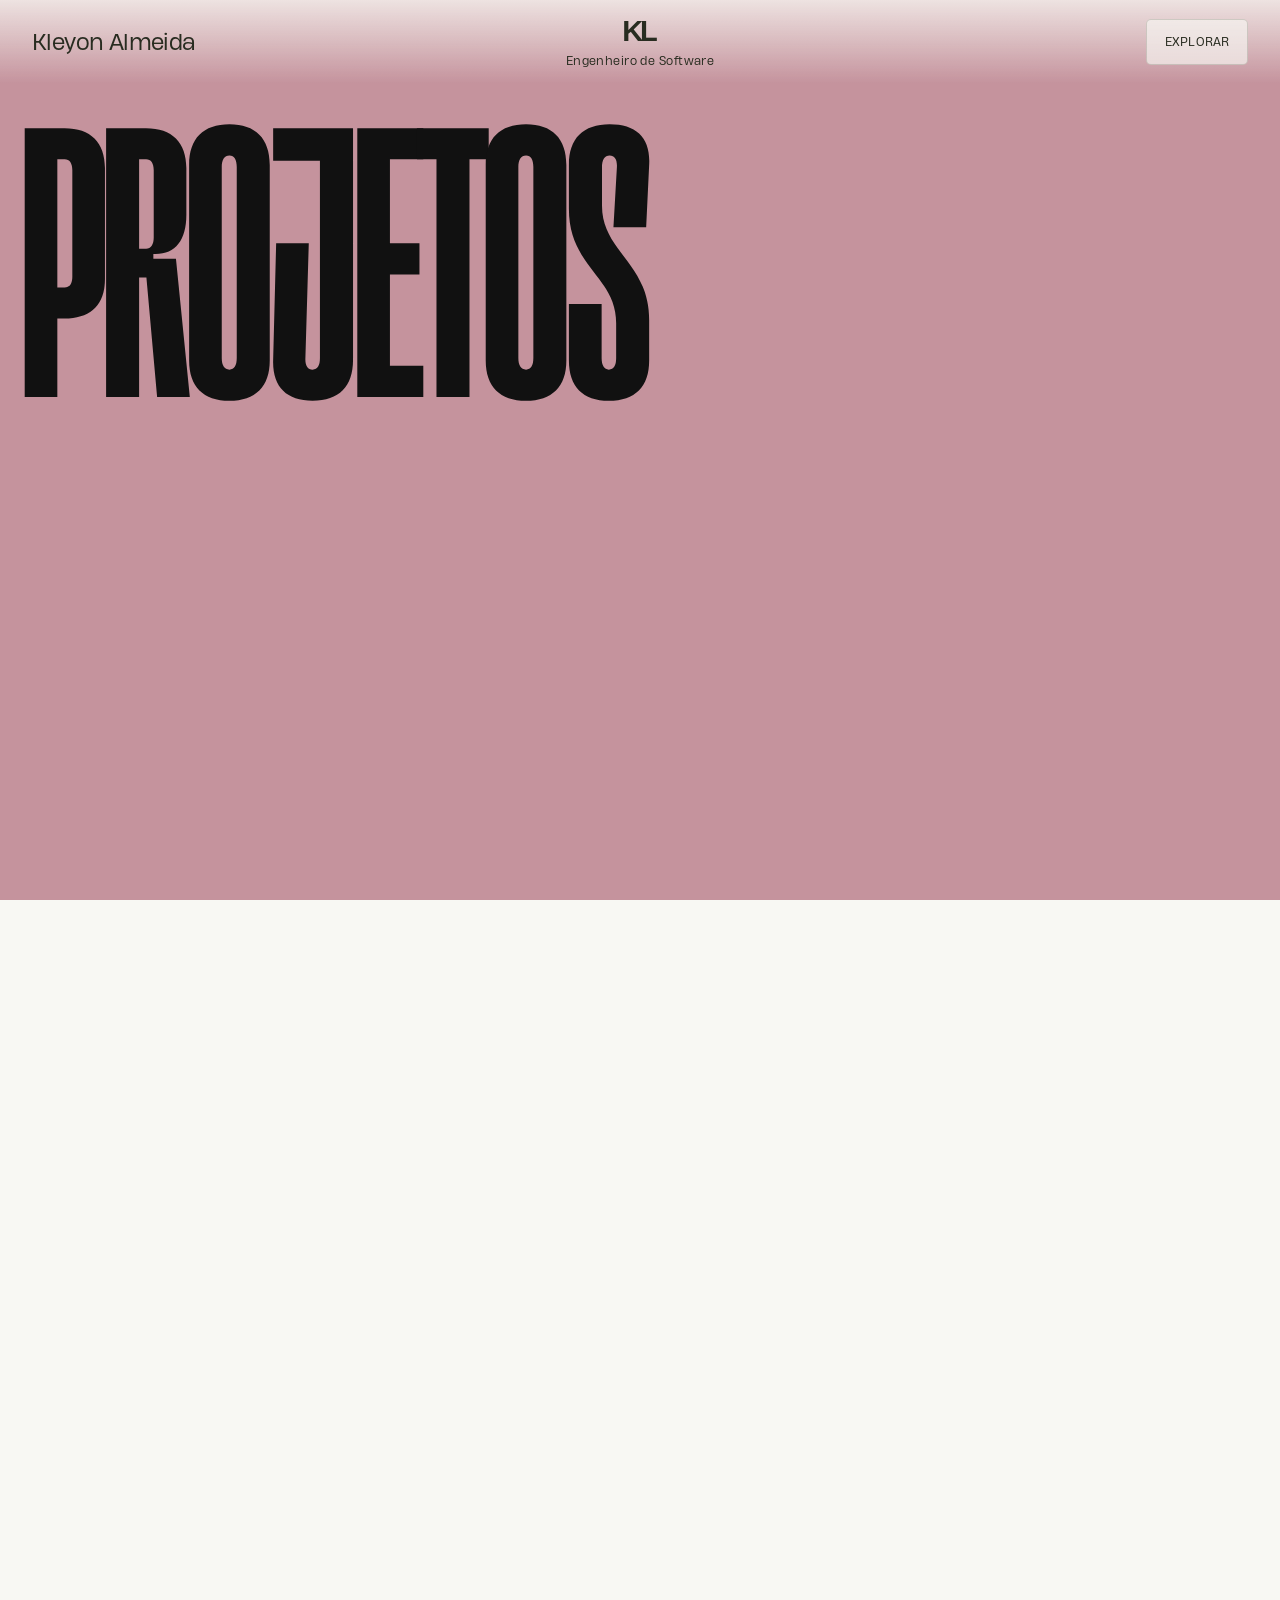
==== index.html @ dcf6d0f7 "Publica portifolio de Kleyon Almeida" ====
<!doctype html>
<html lang="pt-BR">
<head>
<meta charset="utf-8"><meta name="viewport" content="width=device-width,initial-scale=1,viewport-fit=cover">
<meta name="theme-color" content="#f8f8f3"><meta name="description" content="Kleyon Almeida, Software Engineer. Backend C#/.NET, arquitetura, APIs, integrações e inteligência artificial aplicada.">
<title>Kleyon Almeida | Software Engineer</title><link rel="stylesheet" href="src/portifolio.css"><script defer src="src/smooth-scroll.js"></script><script defer src="src/scroll-timeline.js"></script><script defer src="src/portifolio.js"></script>
</head>
<body>
<a class="skip" href="#explorar">Ir para os projetos</a>
<div class="loading" id="loading" role="status" aria-live="polite"><span class="loading__mark">KL</span><span id="loading-text">Carregando portfólio para apresentação</span><div class="loading__progress" id="loading-meter" role="progressbar" aria-label="Carregamento do portfólio" aria-valuemin="0" aria-valuemax="100" aria-valuenow="0"><span id="loading-bar"></span></div><span class="loading__percent" id="loading-percent">0%</span></div>
<header class="nav" id="nav"><a class="brand" href="#inicio" aria-label="Voltar ao início">Kleyon Almeida</a><a class="nav__center" href="#inicio" aria-label="Engenheiro de Software — início"><strong>KL</strong><small>Engenheiro de Software</small></a><a class="nav__link" href="#explorar">EXPLORAR</a></header>
<main>
<section class="hero" id="inicio" aria-label="Retrato interativo. Mova o cursor sobre a foto para revelar outra camada."><iframe id="hero-frame" title="Retrato 3D com revelação pelo cursor e linhas cinzas" src="assets/hero/index.html" loading="eager"></iframe><article class="hero-about" id="apresentacao" aria-hidden="true"><h1>Software<br><span>Engineer</span></h1><div class="hero-about__copy"><p>Sou Engenheiro de Software com mais de 2 anos de experiência no desenvolvimento de sistemas, APIs e integrações, atuando desde a definição arquitetural até a implementação e evolução de soluções.</p><p>Minha atuação combina fundamentos de Engenharia de Software — arquitetura, modelagem, testes e qualidade — com a aplicação de Inteligência Artificial para otimizar processos de desenvolvimento e construir novas funcionalidades.</p><p>Tenho experiência com C#/.NET, ASP.NET Core, sistemas em tempo real, integrações com serviços externos e padrões como Clean Architecture, DDD e CQRS.</p><p>Também exploro soluções baseadas em LLMs, RAG e automações, buscando aplicar essas tecnologias a problemas reais.</p></div></article><div class="hero__note"><span class="dot"></span>MOVA O CURSOR.<br><span>DESCUBRA OUTRA CAMADA.</span></div><a href="#explorar" class="scroll-cue">ROLE PARA EXPLORAR <span aria-hidden="true">↓</span></a></section>
<section class="follow" id="explorar" aria-label="Exploração visual com cards 3D e transições na rolagem"><iframe id="follow-frame" title="Galeria experimental de cards, imagens e composições em movimento" src="assets/sections/index.html" loading="eager"></iframe></section>
<div class="scroll-space" id="scroll-space" aria-hidden="true"></div>
</main>
<div class="progress" aria-hidden="true"><span id="progress"></span></div>
<noscript><p>Ative o JavaScript para visualizar as cenas interativas.</p></noscript>
</body></html>
---- src/portifolio.css ----
@font-face{font-family:HeadingNow;src:url('../assets/fonts/HeadingNow-73Book.woff2') format('woff2');font-weight:400;font-display:swap}
:root{color-scheme:light;--ink:#f8f8f3;--blue:#63665d;--paper:#282c20}*{box-sizing:border-box}html{scroll-behavior:auto;scrollbar-color:#1bb8ff #05080f;background:var(--ink)}body{margin:0;font-family:HeadingNow,Arial,sans-serif;color:var(--paper);background:var(--ink);overflow-x:hidden}a{color:inherit;text-decoration:none}a:focus-visible{outline:2px solid var(--blue);outline-offset:7px}.skip{position:fixed;left:20px;top:-80px;z-index:100;background:#05080f;padding:16px}.skip:focus{top:16px}
.nav{position:fixed;inset:0 0 auto;height:84px;display:flex;align-items:center;justify-content:space-between;padding:0 32px;z-index:20;pointer-events:none;transition:color .35s;background:linear-gradient(#05080fc9,transparent)}.nav a{pointer-events:auto}.brand{font-size:21px;letter-spacing:-1px;font-weight:400}.brand>span{color:var(--blue);font-size:34px;vertical-align:top;line-height:.7;margin-left:2px}.nav__center{position:absolute;left:50%;transform:translateX(-50%) rotate(-10deg);font:bold italic 30px Arial,sans-serif;letter-spacing:-4px}.nav__center span{color:var(--blue);font-size:23px}.nav__link{font-size:11px;letter-spacing:.08em;padding:14px 17px;border:1px solid #a2c8ec40;border-radius:7px;background:#05080f40;backdrop-filter:blur(12px)}.nav__link span{font-size:16px;margin-left:20px;color:var(--blue)}.nav.is-follow{color:white;background:none}
.hero,.follow{position:fixed;inset:0;height:100vh;overflow:hidden}.hero{z-index:1;background:var(--ink)}iframe{display:block;width:100%;height:100%;border:0}.hero__note{position:absolute;left:32px;bottom:35px;font-size:10px;line-height:1.65;letter-spacing:.06em;pointer-events:none}.hero__note>span:not(.dot){color:#87a0b6}.dot{display:inline-block;width:5px;height:5px;background:var(--blue);box-shadow:0 0 12px var(--blue);border-radius:50%;margin-right:8px;vertical-align:2px}.scroll-cue{position:absolute;right:34px;bottom:35px;font-size:10px;letter-spacing:.07em;display:flex;align-items:center;gap:22px}.scroll-cue>span{display:grid;place-items:center;width:36px;height:36px;border:1px solid #2085c070;border-radius:50%;color:var(--blue);font-size:19px;animation:nudge 2s ease-in-out infinite}
.follow{z-index:2;background:#f4793a;transform:translate3d(8.611vw,100vh,0) rotate(15deg);transform-origin:0% 0%;will-change:transform;pointer-events:none;visibility:hidden}.scroll-space{height:18000px;pointer-events:none}.progress{position:fixed;right:0;top:0;bottom:0;width:2px;z-index:30;background:#75bdff13;pointer-events:none}.progress>span{display:block;height:0;background:var(--blue);box-shadow:0 0 10px #0af}
.loading{position:fixed;inset:0;display:flex;align-items:center;justify-content:center;gap:28px;flex-direction:column;z-index:50;background:var(--ink);font-size:11px;letter-spacing:.05em;transition:opacity .65s,visibility .65s}.loading.is-done{opacity:0;visibility:hidden;pointer-events:none}.loading__mark{font:bold italic 80px Arial,sans-serif;letter-spacing:-8px}.loading__mark>span{color:var(--blue)}.loading i{width:80px;height:1px;background:linear-gradient(90deg,transparent,var(--blue),transparent);animation:pulse 1s ease-in-out infinite}@keyframes pulse{50%{opacity:.25;transform:scaleX(.5)}}@keyframes nudge{50%{transform:translateY(5px)}}
@media(max-width:600px){.nav{height:70px;padding:0 20px}.brand{font-size:17px}.nav__center{font-size:24px}.nav__link{padding:11px;font-size:9px}.nav__link span{margin-left:10px}.hero__note{left:20px;bottom:28px;font-size:8px}.scroll-cue{right:20px;bottom:25px;font-size:8px;gap:10px}.scroll-cue>span{width:29px;height:29px}}
@media(prefers-reduced-motion:reduce){.loading i,.scroll-cue>span{animation:none}.follow{will-change:auto}}

/* Light portrait opening, matching the original reference. */
.nav{background:linear-gradient(#f8f8f3c9,transparent)}.nav.is-follow{background:none}
.nav__link{border-color:#6c706044;background:#f8f8f3a6}.nav.is-follow .nav__link{background:#272c2030}
.hero__note>span:not(.dot){color:#777b70}.dot,.progress>span{box-shadow:none}.progress{background:#71756618}
.scroll-cue>span{border-color:#8a8d7955}.skip{background:#f8f8f3}

/* Compositor-only progress indicator; avoid layout on each scroll event. */
.progress>span{height:100%;transform:scaleY(0);transform-origin:top;will-change:transform}

/* Render the first FOLLOW scene behind the loading screen to upload GPU resources before scrolling. */
html:not([data-ready="true"]) .follow{visibility:visible!important;transform:none!important}

/* Personal identity and the slim, neutral scrollbar from the reference. */
html{scrollbar-width:thin;scrollbar-color:#393a35 #efeee8}html::-webkit-scrollbar{width:7px}html::-webkit-scrollbar-track{background:#efeee8}html::-webkit-scrollbar-thumb{background:#393a35;border:2px solid #efeee8;border-radius:9px}.progress{display:none}
.brand{font-size:21px;letter-spacing:-.6px}.nav__center{transform:translateX(-50%);display:flex;align-items:center;flex-direction:column;letter-spacing:0;font-style:normal;gap:4px}.nav__center strong{font:700 29px Arial,sans-serif;letter-spacing:-3px;padding-right:3px}.nav__center small{font:11px HeadingNow,Arial,sans-serif;letter-spacing:.04em}.nav__link{padding:13px 18px;border-radius:5px;backdrop-filter:none;letter-spacing:.01em}.loading__mark{letter-spacing:-8px}.nav.is-follow{color:#252820}.nav.is-follow .nav__link{background:#ffffff40}
@media(max-width:600px){.nav{padding:0 15px;height:76px}.brand{font-size:17px;max-width:115px;line-height:1.05}.nav__center strong{font-size:25px}.nav__center small{font-size:8px}.nav__link{padding:11px 12px;font-size:10px}}

/* Loading progress follows scene milestones, reaching 100% only when both are ready. */
.loading{gap:24px;padding:24px;text-align:center}.loading__mark{font:bold italic 82px Arial,sans-serif;letter-spacing:-7px;padding-right:7px}.loading__progress{width:min(280px,72vw);height:3px;border-radius:3px;overflow:hidden;background:#292e201b;margin-top:6px}.loading__progress>span{display:block;width:100%;height:100%;background:#282c20;transform:scaleX(0);transform-origin:left;transition:transform .28s ease}.loading__percent{font:14px HeadingNow,Arial,sans-serif;letter-spacing:.06em;font-variant-numeric:tabular-nums}.loading #loading-text{font-size:13px;letter-spacing:.015em}
@media(prefers-reduced-motion:reduce){.loading__progress>span{transition:none}}

@font-face{font-family:PortifolioDisplay;src:url('../assets/fonts/Hardbop-Bold.woff2') format('woff2');font-display:swap}
.hero{background:#f8f8f3}.hero iframe{transform-origin:center top;will-change:transform,opacity}.hero-about{position:absolute;left:clamp(24px,3vw,80px);top:105px;width:42%;max-width:740px;opacity:0;transform:translate3d(0,80vh,0);pointer-events:none;will-change:transform,opacity;color:#20231d}.hero-about h1{font-family:PortifolioDisplay,sans-serif;font-size:clamp(85px,10vw,230px);line-height:.87;margin:0 0 30px;font-weight:700;letter-spacing:-.02em}.hero-about h1 span{color:#fff;-webkit-text-stroke:1.3px #20231d;paint-order:stroke fill}.hero-about__copy{font-size:clamp(15px,1.18vw,23px);line-height:1.45;max-width:65ch}.hero-about__copy p{margin:0 0 17px}.hero-about__copy p:last-child{margin-bottom:0}html[data-about="true"] .hero__note,html[data-about="true"] .scroll-cue{opacity:0;pointer-events:none}
@media(max-width:767px){.hero-about{left:20px;top:98px;width:calc(100% - 40px);max-width:none}.hero-about h1{font-size:23vw;width:58%;margin-bottom:140px;line-height:.9}.hero-about__copy{font-size:16px;line-height:1.45;background:#f8f8f3;position:relative;padding:0 0 24px}.hero-about__copy p{margin-bottom:20px}}
@media(prefers-reduced-motion:reduce){.hero iframe,.hero-about{will-change:auto}}

.hero-about h1{text-transform:uppercase}.nav.is-contact{color:#f4f4ef!important;background:#111211!important}.nav.is-contact .nav__link{color:#f4f4ef;border-color:#ffffff55;background:#ffffff14}

.hero-about h1 span{-webkit-text-stroke:2.6px #20231d;text-shadow:0 0 .4px #20231d}

.nav.is-petrol{color:#eaf4f0;background:#104a4d}.nav.is-petrol .nav__link{color:#eaf4f0;background:#ffffff12;border-color:#ffffff45}
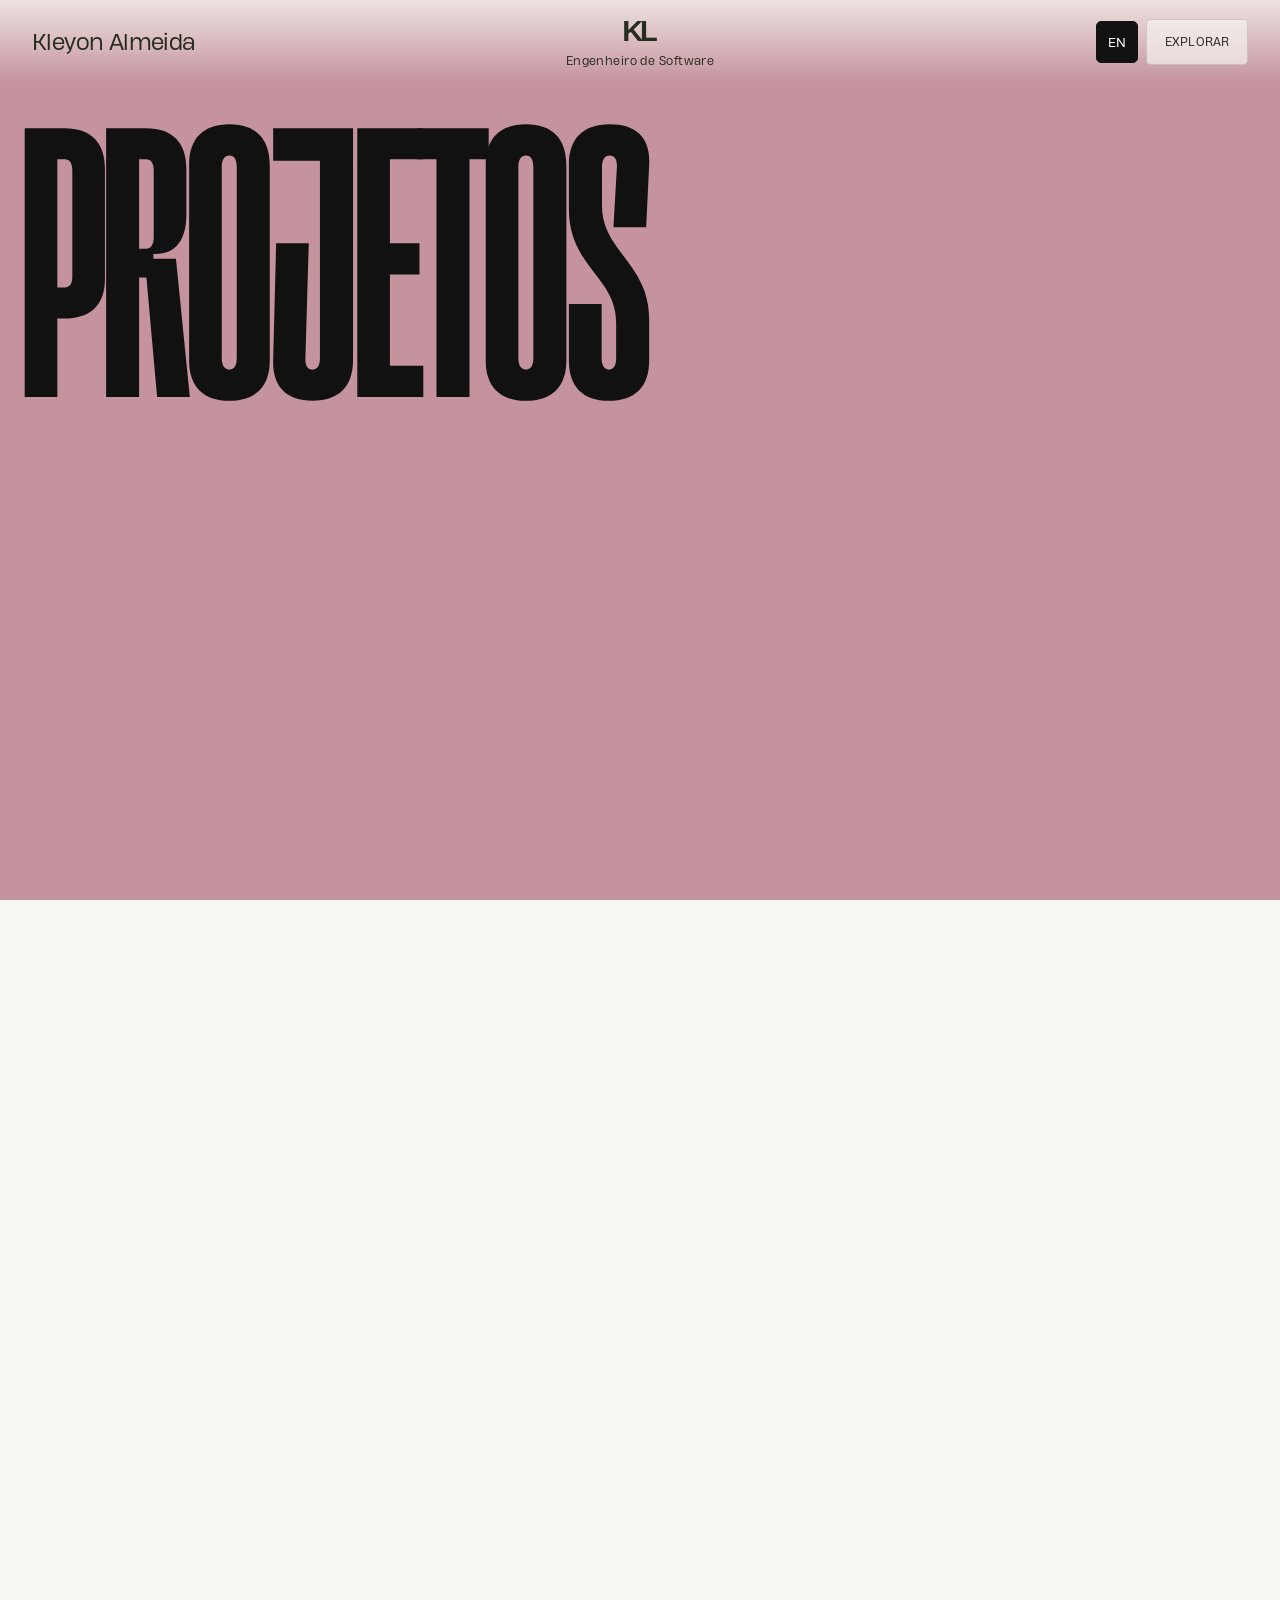
==== commit 2594c4e0: "Adiciona traducao PT EN e sincroniza cores do header" ====
--- a/index.html
+++ b/index.html
@@ -3,12 +3,12 @@
 <head>
 <meta charset="utf-8"><meta name="viewport" content="width=device-width,initial-scale=1,viewport-fit=cover">
 <meta name="theme-color" content="#f8f8f3"><meta name="description" content="Kleyon Almeida, Software Engineer. Backend C#/.NET, arquitetura, APIs, integrações e inteligência artificial aplicada.">
-<title>Kleyon Almeida | Software Engineer</title><link rel="stylesheet" href="src/portifolio.css"><script defer src="src/smooth-scroll.js"></script><script defer src="src/scroll-timeline.js"></script><script defer src="src/portifolio.js"></script>
+<title>Kleyon Almeida | Software Engineer</title><link rel="stylesheet" href="src/portifolio.css"><script defer src="src/smooth-scroll.js"></script><script defer src="src/scroll-timeline.js"></script><script defer src="src/portifolio.js"></script><script defer src="src/i18n.js"></script>
 </head>
 <body>
 <a class="skip" href="#explorar">Ir para os projetos</a>
 <div class="loading" id="loading" role="status" aria-live="polite"><span class="loading__mark">KL</span><span id="loading-text">Carregando portfólio para apresentação</span><div class="loading__progress" id="loading-meter" role="progressbar" aria-label="Carregamento do portfólio" aria-valuemin="0" aria-valuemax="100" aria-valuenow="0"><span id="loading-bar"></span></div><span class="loading__percent" id="loading-percent">0%</span></div>
-<header class="nav" id="nav"><a class="brand" href="#inicio" aria-label="Voltar ao início">Kleyon Almeida</a><a class="nav__center" href="#inicio" aria-label="Engenheiro de Software — início"><strong>KL</strong><small>Engenheiro de Software</small></a><a class="nav__link" href="#explorar">EXPLORAR</a></header>
+<header class="nav" id="nav"><a class="brand" href="#inicio" aria-label="Voltar ao início">Kleyon Almeida</a><a class="nav__center" href="#inicio" aria-label="Engenheiro de Software — início"><strong>KL</strong><small>Engenheiro de Software</small></a><div class="nav__actions"><button class="language-toggle" id="language-toggle" type="button" aria-label="Mudar para inglês" aria-pressed="false" title="English">EN</button><a class="nav__link" href="#explorar">EXPLORAR</a></div></header>
 <main>
 <section class="hero" id="inicio" aria-label="Retrato interativo. Mova o cursor sobre a foto para revelar outra camada."><iframe id="hero-frame" title="Retrato 3D com revelação pelo cursor e linhas cinzas" src="assets/hero/index.html" loading="eager"></iframe><article class="hero-about" id="apresentacao" aria-hidden="true"><h1>Software<br><span>Engineer</span></h1><div class="hero-about__copy"><p>Sou Engenheiro de Software com mais de 2 anos de experiência no desenvolvimento de sistemas, APIs e integrações, atuando desde a definição arquitetural até a implementação e evolução de soluções.</p><p>Minha atuação combina fundamentos de Engenharia de Software — arquitetura, modelagem, testes e qualidade — com a aplicação de Inteligência Artificial para otimizar processos de desenvolvimento e construir novas funcionalidades.</p><p>Tenho experiência com C#/.NET, ASP.NET Core, sistemas em tempo real, integrações com serviços externos e padrões como Clean Architecture, DDD e CQRS.</p><p>Também exploro soluções baseadas em LLMs, RAG e automações, buscando aplicar essas tecnologias a problemas reais.</p></div></article><div class="hero__note"><span class="dot"></span>MOVA O CURSOR.<br><span>DESCUBRA OUTRA CAMADA.</span></div><a href="#explorar" class="scroll-cue">ROLE PARA EXPLORAR <span aria-hidden="true">↓</span></a></section>
 <section class="follow" id="explorar" aria-label="Exploração visual com cards 3D e transições na rolagem"><iframe id="follow-frame" title="Galeria experimental de cards, imagens e composições em movimento" src="assets/sections/index.html" loading="eager"></iframe></section>
--- a/src/portifolio.css
+++ b/src/portifolio.css
@@ -2,7 +2,7 @@
 :root{color-scheme:light;--ink:#f8f8f3;--blue:#63665d;--paper:#282c20}*{box-sizing:border-box}html{scroll-behavior:auto;scrollbar-color:#1bb8ff #05080f;background:var(--ink)}body{margin:0;font-family:HeadingNow,Arial,sans-serif;color:var(--paper);background:var(--ink);overflow-x:hidden}a{color:inherit;text-decoration:none}a:focus-visible{outline:2px solid var(--blue);outline-offset:7px}.skip{position:fixed;left:20px;top:-80px;z-index:100;background:#05080f;padding:16px}.skip:focus{top:16px}
 .nav{position:fixed;inset:0 0 auto;height:84px;display:flex;align-items:center;justify-content:space-between;padding:0 32px;z-index:20;pointer-events:none;transition:color .35s;background:linear-gradient(#05080fc9,transparent)}.nav a{pointer-events:auto}.brand{font-size:21px;letter-spacing:-1px;font-weight:400}.brand>span{color:var(--blue);font-size:34px;vertical-align:top;line-height:.7;margin-left:2px}.nav__center{position:absolute;left:50%;transform:translateX(-50%) rotate(-10deg);font:bold italic 30px Arial,sans-serif;letter-spacing:-4px}.nav__center span{color:var(--blue);font-size:23px}.nav__link{font-size:11px;letter-spacing:.08em;padding:14px 17px;border:1px solid #a2c8ec40;border-radius:7px;background:#05080f40;backdrop-filter:blur(12px)}.nav__link span{font-size:16px;margin-left:20px;color:var(--blue)}.nav.is-follow{color:white;background:none}
 .hero,.follow{position:fixed;inset:0;height:100vh;overflow:hidden}.hero{z-index:1;background:var(--ink)}iframe{display:block;width:100%;height:100%;border:0}.hero__note{position:absolute;left:32px;bottom:35px;font-size:10px;line-height:1.65;letter-spacing:.06em;pointer-events:none}.hero__note>span:not(.dot){color:#87a0b6}.dot{display:inline-block;width:5px;height:5px;background:var(--blue);box-shadow:0 0 12px var(--blue);border-radius:50%;margin-right:8px;vertical-align:2px}.scroll-cue{position:absolute;right:34px;bottom:35px;font-size:10px;letter-spacing:.07em;display:flex;align-items:center;gap:22px}.scroll-cue>span{display:grid;place-items:center;width:36px;height:36px;border:1px solid #2085c070;border-radius:50%;color:var(--blue);font-size:19px;animation:nudge 2s ease-in-out infinite}
-.follow{z-index:2;background:#f4793a;transform:translate3d(8.611vw,100vh,0) rotate(15deg);transform-origin:0% 0%;will-change:transform;pointer-events:none;visibility:hidden}.scroll-space{height:18000px;pointer-events:none}.progress{position:fixed;right:0;top:0;bottom:0;width:2px;z-index:30;background:#75bdff13;pointer-events:none}.progress>span{display:block;height:0;background:var(--blue);box-shadow:0 0 10px #0af}
+.follow{z-index:2;background:#c5939d;transform:translate3d(8.611vw,100vh,0) rotate(15deg);transform-origin:0% 0%;will-change:transform;pointer-events:none;visibility:hidden}.scroll-space{height:18000px;pointer-events:none}.progress{position:fixed;right:0;top:0;bottom:0;width:2px;z-index:30;background:#75bdff13;pointer-events:none}.progress>span{display:block;height:0;background:var(--blue);box-shadow:0 0 10px #0af}
 .loading{position:fixed;inset:0;display:flex;align-items:center;justify-content:center;gap:28px;flex-direction:column;z-index:50;background:var(--ink);font-size:11px;letter-spacing:.05em;transition:opacity .65s,visibility .65s}.loading.is-done{opacity:0;visibility:hidden;pointer-events:none}.loading__mark{font:bold italic 80px Arial,sans-serif;letter-spacing:-8px}.loading__mark>span{color:var(--blue)}.loading i{width:80px;height:1px;background:linear-gradient(90deg,transparent,var(--blue),transparent);animation:pulse 1s ease-in-out infinite}@keyframes pulse{50%{opacity:.25;transform:scaleX(.5)}}@keyframes nudge{50%{transform:translateY(5px)}}
 @media(max-width:600px){.nav{height:70px;padding:0 20px}.brand{font-size:17px}.nav__center{font-size:24px}.nav__link{padding:11px;font-size:9px}.nav__link span{margin-left:10px}.hero__note{left:20px;bottom:28px;font-size:8px}.scroll-cue{right:20px;bottom:25px;font-size:8px;gap:10px}.scroll-cue>span{width:29px;height:29px}}
 @media(prefers-reduced-motion:reduce){.loading i,.scroll-cue>span{animation:none}.follow{will-change:auto}}
@@ -38,3 +38,16 @@
 .hero-about h1 span{-webkit-text-stroke:2.6px #20231d;text-shadow:0 0 .4px #20231d}
 
 .nav.is-petrol{color:#eaf4f0;background:#104a4d}.nav.is-petrol .nav__link{color:#eaf4f0;background:#ffffff12;border-color:#ffffff45}
+
+/* Mobile browser chrome and overscroll match the visible portfolio section. */
+@media(max-width:767px){html,body{background:var(--mobile-page-background,#f8f8f3)}.follow{background:#c5939d}}
+
+/* Language switch shares the navigation palette and keeps both actions together. */
+.nav__actions{display:flex;align-items:center;gap:8px;pointer-events:auto}
+.language-toggle{display:inline-flex;align-items:center;justify-content:center;min-width:42px;height:42px;padding:0 11px;border:1px solid #111211;border-radius:5px;background:#111211;color:#fff;font:12px HeadingNow,Arial,sans-serif;cursor:pointer;transition:background-color .2s,color .2s,border-color .2s}
+.language-toggle:hover{background:#33352f}.language-toggle:focus-visible{outline:2px solid #20231d;outline-offset:4px}.nav.is-petrol .language-toggle:focus-visible,.nav.is-contact .language-toggle:focus-visible{outline-color:#fff}
+.nav.is-petrol .language-toggle{background:#eaf4f0;color:#104a4d;border-color:#eaf4f0}.nav.is-petrol .language-toggle:hover{background:#fff}
+.nav.is-contact .language-toggle{background:#f4f4ef;color:#111211;border-color:#f4f4ef}.nav.is-contact .language-toggle:hover{background:#fff}
+@media(max-width:600px){.nav__actions{gap:6px}.language-toggle{min-width:35px;height:36px;padding:0 8px;font-size:11px}}
+@media(max-width:400px){.nav__center{left:45%}.brand{max-width:82px}.nav__center small{font-size:7px}.nav__link{padding:11px 9px}}
+@media(prefers-reduced-motion:reduce){.language-toggle{transition:none}}
